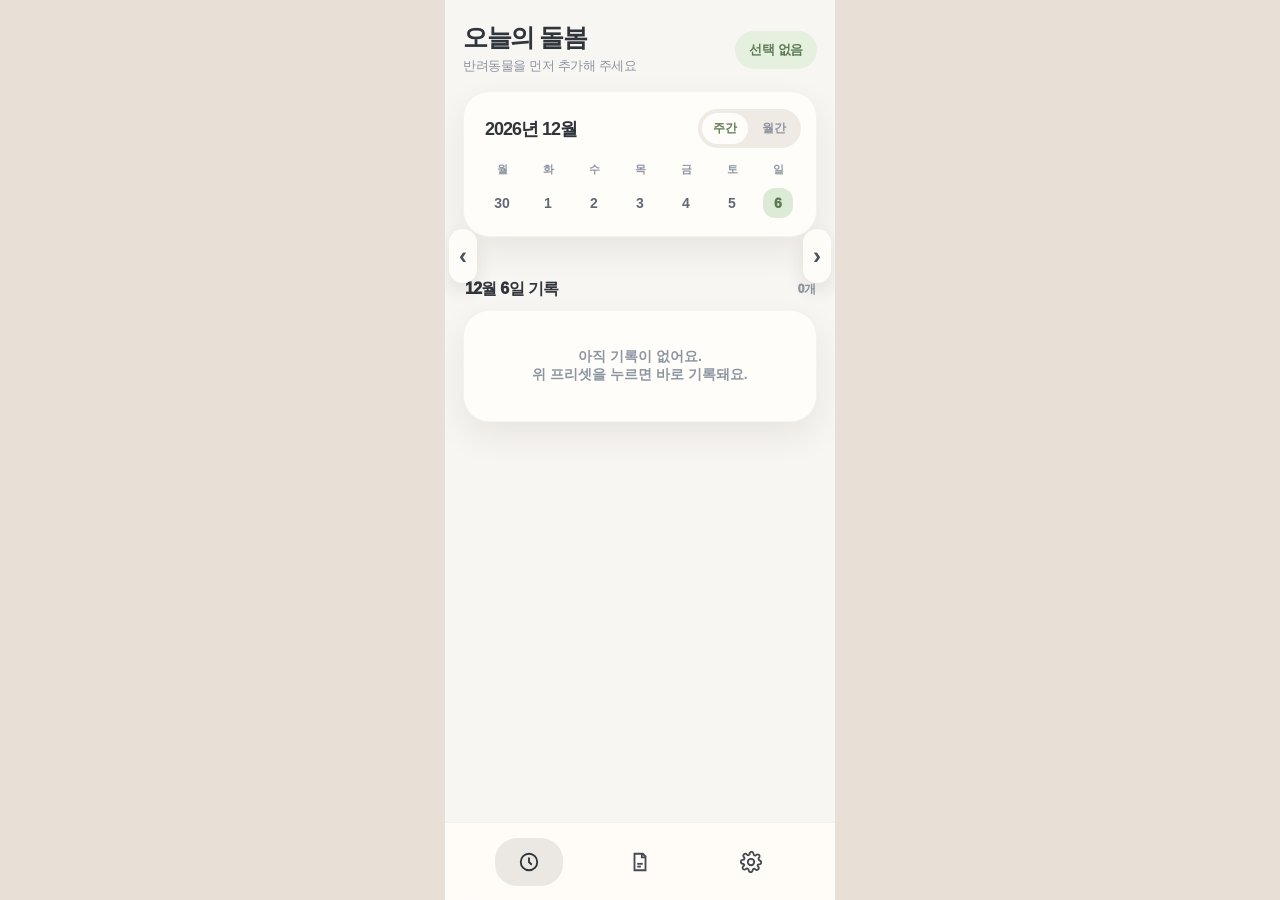
==== src/main/resources/static/index.html @ 1b42a3a0 "feat: PerCareLog 애플리케이션" ====
<!DOCTYPE html>
<html lang="ko">
<head>
  <meta charset="UTF-8" />
  <meta name="viewport" content="width=device-width, initial-scale=1.0" />
  <title>Pet Care Log</title>
  <link rel="stylesheet" href="./css/00-tokens.css" />
  <link rel="stylesheet" href="./css/01-base.css" />
  <link rel="stylesheet" href="./css/02-calendar.css" />
  <link rel="stylesheet" href="./css/03-home.css" />
  <link rel="stylesheet" href="./css/04-tracker.css" />
  <link rel="stylesheet" href="./css/05-settings.css" />
  <link rel="stylesheet" href="./css/06-manage.css" />
  <link rel="stylesheet" href="./css/07-forms.css" />
  <link rel="stylesheet" href="./css/08-nav-modal.css" />
  <link rel="stylesheet" href="./css/09-icons.css" />
</head>
<body>
  <main class="app">
    <section class="page active" id="home">
      <div class="top">
        <div class="title">
          <h1>오늘의 돌봄</h1>
          <p id="homeSubtitle">뽀야의 하루를 기록해요</p>
        </div>
        <button class="text-btn" id="selectedPetBtn">뽀야</button>
      </div>

      <div class="calendar card">
        <div class="calendar-head">
          <button class="month">2026년 05월</button>
          <div class="toggle">
            <button class="active" id="weekBtn">주간</button>
            <button id="monthBtn">월간</button>
          </div>
        </div>
        <div class="weekdays"><span>월</span><span>화</span><span>수</span><span>목</span><span>금</span><span>토</span><span>일</span></div>
        <div class="dates" id="dates"></div>
      </div>

      <div class="preset-scroll-wrap">
        <button class="scroll-btn left" id="presetPrev" aria-label="이전 프리셋">‹</button>
        <div class="preset-strip" id="homePresets"></div>
        <button class="scroll-btn right" id="presetNext" aria-label="다음 프리셋">›</button>
      </div>

      <div class="section-title"><span id="timelineTitle">5월 19일 기록</span><small id="logCount">0개</small></div>
      <div class="timeline card" id="timeline"></div>
    </section>

    <section class="page" id="tracker">
      <div class="top">
        <div class="title">
          <h1>Weekly Tracker</h1>
          <p id="trackerRange">05.18 - 05.24</p>
        </div>
      </div>

      <div class="tracker-hero card tracker-only">
        <h2 id="trackerPetTitle">뽀야 루틴</h2>
        <p>05.18 - 05.24 · 선택한 프리셋만 주간 추적해요</p>
        <div class="tracker-sheet"><div class="mini-week" id="miniWeek"></div></div>
      </div>
    </section>

    <section class="page" id="settings">
      <div class="top">
        <div class="title">
          <h1>관리</h1>
          <p>반려동물과 프리셋을 관리해요</p>
        </div>
      </div>

      <div class="profile-card card" id="profileCard"></div>

      <div class="menu card">
        <button id="openPetAdd"><span class="menu-left"><span class="menu-icon">🐾</span>반려동물 추가</span><span>›</span></button>
        <button id="openPresetManage"><span class="menu-left"><span class="menu-icon">☑</span>할 일 프리셋 관리</span><span>›</span></button>
        <button id="openTrackerManage"><span class="menu-left"><span class="menu-icon">▦</span>주간 트래커 요소 관리</span><span>›</span></button>
      </div>

      <div class="section-title"><span>내 반려동물 기록집</span></div>
      <div class="pet-switch" id="petSwitch"></div>
    </section>

    <section class="page" id="presetManage">
      <div class="top">
        <button class="back-btn" data-go="settings">‹</button>
        <div class="title" style="text-align:center;flex:1"><h1 style="font-size:19px">할 일 프리셋 관리</h1><p>누르면 수정, 길게는 필요 없이 삭제 가능</p></div>
        <button class="plain-btn" id="openPresetAdd">추가</button>
      </div>
      <div id="presetManageList"></div>
    </section>

    <section class="page" id="trackerManage">
      <div class="top">
        <button class="back-btn" data-go="settings">‹</button>
        <div class="title" style="text-align:center;flex:1"><h1 style="font-size:19px">주간 트래커 요소 관리</h1><p>주간표에 표시할 항목을 선택해요</p></div>
        <button class="plain-btn" id="saveTrackerItems">저장</button>
      </div>
      <div id="trackerManageList"></div>
    </section>

    <section class="page" id="presetForm">
      <div class="top">
        <button class="back-btn" data-go="presetManage">‹</button>
        <div class="title" style="text-align:center;flex:1"><h1 style="font-size:19px" id="presetFormTitle">프리셋 추가</h1><p>카테고리와 아이콘을 선택하세요</p></div>
        <span style="width:38px"></span>
      </div>
      <div class="form-card card">
        <div class="field"><label>프리셋 제목</label><input class="input" id="presetName" value="추가" /></div>
        <div class="field"><label>카테고리 선택</label><div class="chips" id="categoryChips"></div></div>
        <div class="field"><label>아이콘 선택</label><div class="icon-grid" id="iconGrid"></div></div>
        <div class="form-actions preset-actions" id="presetActions">
          <button class="text-btn danger" id="deletePreset">삭제</button>
          <button class="text-btn danger" id="cancelPreset">취소</button>
          <button class="text-btn" id="savePreset">확인</button>
        </div>
      </div>
    </section>

    <section class="page" id="petForm">
      <div class="top">
        <button class="back-btn" data-go="settings">‹</button>
        <div class="title" style="text-align:center;flex:1"><h1 style="font-size:19px" id="petFormTitle">반려동물 추가</h1><p>기록할 반려동물을 추가해요</p></div>
        <button class="plain-btn" id="savePet">확인</button>
      </div>
      <div class="form-card card">
        <div class="field"><label>이름</label><input class="input" id="petName" placeholder="예: 밥이" /></div>
        <div class="field"><label>종류</label><div class="chips" id="petSpeciesChips">
          <button class="chip active" data-species="강아지" style="--c:#8ebd69">강아지</button>
          <button class="chip" data-species="고양이" style="--c:#6f9ed8">고양이</button>
          <button class="chip" data-species="기타" style="--c:#9168ca">기타</button>
        </div></div>
        <div class="field"><label>생일</label><input class="input" id="petBirth" type="date" /></div>
        <label class="check-row"><input type="checkbox" id="birthUnknown" /> 생일 모름</label>
        <div class="form-actions pet-actions" id="petActions">
          <button class="text-btn danger" id="deletePet">반려동물 삭제</button>
        </div>
      </div>
    </section>

    <nav class="bottom-nav" id="bottomNav">
      <button class="nav active" data-go="home" aria-label="홈">
        <svg viewBox="0 0 24 24" fill="none" stroke="currentColor"><circle cx="12" cy="12" r="9"/><path d="M12 7v5l3 3"/></svg>
      </button>
      <button class="nav" data-go="tracker" aria-label="트래커">
        <svg viewBox="0 0 24 24" fill="none" stroke="currentColor"><path d="M6 3h9l3 3v15H6z"/><path d="M14 3v4h4"/><path d="M9 14h6"/><path d="M9 17h4"/></svg>
      </button>
      <button class="nav" data-go="settings" aria-label="관리">
        <svg viewBox="0 0 24 24" fill="none" stroke="currentColor"><path d="M12 15.5a3.5 3.5 0 1 0 0-7 3.5 3.5 0 0 0 0 7Z"/><path d="M19.4 15a1.8 1.8 0 0 0 .36 1.98l.04.04a2.1 2.1 0 0 1-2.97 2.97l-.04-.04a1.8 1.8 0 0 0-1.98-.36 1.8 1.8 0 0 0-1.09 1.65V21a2.1 2.1 0 0 1-4.2 0v-.06a1.8 1.8 0 0 0-1.1-1.65 1.8 1.8 0 0 0-1.97.36l-.04.04a2.1 2.1 0 0 1-2.97-2.97l.04-.04A1.8 1.8 0 0 0 4.6 15a1.8 1.8 0 0 0-1.65-1.09H3a2.1 2.1 0 0 1 0-4.2h.06A1.8 1.8 0 0 0 4.7 8.6a1.8 1.8 0 0 0-.36-1.97l-.04-.04a2.1 2.1 0 1 1 2.97-2.97l.04.04A1.8 1.8 0 0 0 9.3 4.6 1.8 1.8 0 0 0 10.39 3H10.5a2.1 2.1 0 0 1 4.2 0v.06A1.8 1.8 0 0 0 15.8 4.7a1.8 1.8 0 0 0 1.98-.36l.04-.04a2.1 2.1 0 1 1 2.97 2.97l-.04.04a1.8 1.8 0 0 0-.36 1.98 1.8 1.8 0 0 0 1.65 1.09H21a2.1 2.1 0 0 1 0 4.2h-.06A1.8 1.8 0 0 0 19.4 15Z"/></svg>
      </button>
    </nav>

    <div class="sheet-bg" id="logSheet">
      <div class="sheet">
        <div class="top">
          <div class="title"><h1 style="font-size:22px" id="logTitle">기록 상세</h1><p id="logTime"></p></div>
          <button class="text-btn" id="closeLog">닫기</button>
        </div>
        <div class="form-card card">
          <div class="field"><label>메모</label><textarea class="input" id="logMemo"></textarea></div>
          <div class="field"><label>시간</label><input class="input" id="logTimeInput" type="time" /></div>
          <div class="form-actions"><button class="text-btn danger" id="deleteLog">삭제</button><button class="text-btn" id="saveLog">저장</button></div>
        </div>
      </div>
    </div>
  </main>

  <script src="./js/data/constants.js"></script>
  <script src="./js/core/api.js"></script>
  <script src="./js/core/state.js"></script>
  <script src="./js/core/utils.js"></script>
  <script src="./js/render/home.js"></script>
  <script src="./js/actions/careLogs.js"></script>
  <script src="./js/render/tracker.js"></script>
  <script src="./js/render/settings.js"></script>
  <script src="./js/render/forms.js"></script>
  <script src="./js/core/bootstrap.js"></script>
  <script src="./js/core/events.js"></script>
  <script src="./js/main.js"></script>
</body>
</html>
---- src/main/resources/static/css/00-tokens.css ----
:root {
      --bg: #f8f6f2;
      --paper: #fffdf9;
      --soft: #efebe4;
      --text: #30343b;
      --sub: #8d95a1;
      --line: #ebe6de;
      --green: #8fb57f;
      --green-dark: #5c7b54;
      --blue: #6f9ed8;
      --pink: #de8fa2;
      --purple: #9168ca;
      --yellow: #dcb85a;
      --brown: #a77964;
      --shadow: 0 14px 34px rgba(45, 41, 36, 0.08);
      --radius: 26px;
      --safe: env(safe-area-inset-bottom, 0px);
    }
---- src/main/resources/static/css/01-base.css ----
* { box-sizing: border-box; }
    body {
      margin: 0;
      background: #e8e0d7;
      color: var(--text);
      font-family: -apple-system, BlinkMacSystemFont, "Segoe UI", Pretendard, Apple SD Gothic Neo, sans-serif;
      display: flex;
      justify-content: center;
    }
    button, input, textarea { font: inherit; }
    button { border: 0; background: none; color: inherit; cursor: pointer; }
    input, textarea { outline: none; }

    .app {
      width: min(100vw, 390px);
      min-height: 100vh;
      background: var(--bg);
      position: relative;
      overflow: hidden;
    }

    .page {
      display: none;
      min-height: 100vh;
      padding: 24px 18px 104px;
    }
    .page.active { display: block; }

    .top {
      display: flex;
      align-items: center;
      justify-content: space-between;
      gap: 12px;
      margin-bottom: 16px;
    }
    .title h1 {
      margin: 0;
      font-size: 25px;
      letter-spacing: -0.055em;
      line-height: 1.08;
    }
    .title p {
      margin: 6px 0 0;
      color: var(--sub);
      font-size: 13px;
      letter-spacing: -0.03em;
    }

    .text-btn {
      height: 38px;
      padding: 0 14px;
      border-radius: 999px;
      background: #e6f0df;
      color: var(--green-dark);
      font-size: 13px;
      font-weight: 850;
      letter-spacing: -0.03em;
    }
    .plain-btn {
      height: 38px;
      padding: 0 10px;
      color: var(--pink);
      font-weight: 850;
      font-size: 14px;
    }
    .back-btn {
      width: 38px;
      height: 38px;
      border-radius: 15px;
      display: grid;
      place-items: center;
      background: var(--paper);
      box-shadow: 0 8px 18px rgba(45,41,36,0.06);
    }

    .card {
      background: var(--paper);
      border-radius: var(--radius);
      box-shadow: var(--shadow);
      border: 1px solid rgba(65, 59, 50, 0.05);
    }
---- src/main/resources/static/css/02-calendar.css ----
.calendar {
      padding: 17px 15px 14px;
    }
    .calendar-head {
      display: flex;
      align-items: center;
      justify-content: space-between;
      margin-bottom: 14px;
    }
    .month {
      font-size: 18px;
      font-weight: 900;
      letter-spacing: -0.055em;
    }
    .toggle {
      display: flex;
      gap: 3px;
      padding: 4px;
      border-radius: 999px;
      background: var(--soft);
    }
    .toggle button {
      padding: 7px 11px;
      border-radius: 999px;
      color: var(--sub);
      font-size: 12px;
      font-weight: 850;
    }
    .toggle button.active { background: var(--paper); color: var(--green-dark); }
    .weekdays, .dates { display: grid; grid-template-columns: repeat(7, 1fr); text-align: center; }
    .weekdays { color: var(--sub); font-size: 11px; font-weight: 800; margin-bottom: 7px; }
    .date {
      height: 38px;
      display: grid;
      place-items: center;
      color: #606874;
      font-size: 14px;
      font-weight: 700;
      position: relative;
    }
    .date.dim { color: #c4beb5; }
    .date span {
      width: 30px;
      height: 30px;
      border-radius: 12px;
      display: grid;
      place-items: center;
    }
    .date.selected span { background: #dcebd5; color: var(--green-dark); font-weight: 950; }
    .date.has::after {
      content: "";
      position: absolute;
      bottom: 3px;
      width: 4px;
      height: 4px;
      border-radius: 50%;
      background: var(--pink);
    }
---- src/main/resources/static/css/03-home.css ----
.preset-scroll-wrap {
      position: relative;
      margin: 14px -18px 0;
      padding: 0 34px 10px;
    }
    .preset-strip {
      display: flex;
      gap: 10px;
      overflow-x: auto;
      padding: 0 2px;
      scrollbar-width: none;
      scroll-snap-type: x mandatory;
      scroll-behavior: smooth;
    }
    .preset-strip::-webkit-scrollbar { display: none; }
    .scroll-btn {
      position: absolute;
      top: 50%;
      transform: translateY(-50%);
      width: 28px;
      height: 54px;
      border-radius: 999px;
      background: rgba(255,253,249,0.92);
      box-shadow: 0 8px 18px rgba(45,41,36,0.1);
      z-index: 3;
      color: #4b525c;
      font-size: 24px;
      font-weight: 900;
    }
    .scroll-btn.left { left: 4px; }
    .scroll-btn.right { right: 4px; }
    .preset {
      min-width: 72px;
      scroll-snap-align: start;
      border-radius: 22px;
      background: var(--paper);
      padding: 10px 9px;
      box-shadow: 0 8px 18px rgba(45,41,36,0.07);
      display: flex;
      flex-direction: column;
      align-items: center;
      gap: 7px;
      border: 1px solid rgba(65, 59, 50, 0.05);
    }
    .preset:active { transform: scale(0.98); }
    .preset .circle, .log-icon, .menu-icon, .pick-icon {
      display: grid;
      place-items: center;
      color: var(--c);
      background: var(--t);
    }
    .preset .circle { width: 44px; height: 44px; border-radius: 16px; }
    .preset span:last-child { font-size: 12px; font-weight: 800; color: #565e69; white-space: nowrap; letter-spacing: -0.04em; }

    .section-title {
      margin: 18px 2px 10px;
      display: flex;
      align-items: center;
      justify-content: space-between;
      font-size: 16px;
      font-weight: 950;
      letter-spacing: -0.045em;
    }
    .section-title small { color: var(--sub); font-size: 12px; }

    .timeline { padding: 5px 2px; }
    .empty {
      padding: 32px 16px;
      color: var(--sub);
      text-align: center;
      font-weight: 700;
      font-size: 14px;
    }
    .log {
      display: grid;
      grid-template-columns: 52px 34px 1fr auto;
      align-items: center;
      gap: 8px;
      padding: 12px 14px;
      border-bottom: 1px solid var(--line);
    }
    .log:last-child { border-bottom: 0; }
    .log-time { color: #68707c; font-size: 12px; font-weight: 750; }
    .log-icon { width: 32px; height: 32px; border-radius: 12px; }
    .log strong { display: block; font-size: 16px; letter-spacing: -0.045em; }
    .log p { margin: 4px 0 0; color: var(--sub); font-size: 12px; }
    .more { color: #c2bab0; font-size: 22px; }
---- src/main/resources/static/css/04-tracker.css ----
.tracker-only {
      margin-top: 110px;
    }
    .tracker-hero {
      min-height: 238px;
      padding: 20px;
      border-radius: 30px;
      background:
        radial-gradient(circle at 12% 8%, rgba(143,181,127,0.23), transparent 36%),
        linear-gradient(145deg, #fffdf9, #e8dfd4);
      position: relative;
      overflow: hidden;
    }
    .tracker-hero h2 { margin: 0; font-size: 25px; letter-spacing: -0.055em; }
    .tracker-hero p { margin: 7px 0 18px; color: var(--sub); font-size: 13px; }
    .tracker-sheet {
      background: rgba(255,253,249,0.88);
      border-radius: 24px;
      padding: 16px;
      box-shadow: 0 14px 32px rgba(45,41,36,0.11);
      backdrop-filter: blur(8px);
    }
    .mini-week { display: grid; grid-template-columns: 64px repeat(7, 1fr); gap: 5px; align-items: center; font-size: 10px; color: #626b75; }
    .mini-week b { color: var(--green-dark); text-align: center; }
    .mini-week span:first-child { font-weight: 750; }
    .box { height: 18px; border-radius: 6px; background: #eef1ea; border: 1px solid #dbe6d5; }
    .box.done { background: #bcd5b2; }
---- src/main/resources/static/css/05-settings.css ----
.profile-card { padding: 15px; display: flex; align-items: center; gap: 13px; margin-bottom: 14px; }
    .avatar {
      width: 66px;
      height: 66px;
      border-radius: 24px;
      display: grid;
      place-items: center;
      background: linear-gradient(145deg, #f0ede8, #ddd7cf);
      color: #fff;
      font-size: 22px;
      font-weight: 950;
    }
    .profile-card h2 { margin: 0; font-size: 21px; letter-spacing: -0.055em; }
    .profile-card p { margin: 6px 0 0; color: var(--sub); font-size: 13px; }
    .profile-edit {
      margin-left: auto;
      height: 36px;
      padding: 0 13px;
      border-radius: 999px;
      background: #f4eee7;
      color: #68707c;
      font-size: 13px;
      font-weight: 900;
    }
    .pet-switch { display: flex; gap: 10px; overflow-x: auto; padding: 2px 0 10px; scrollbar-width: none; }
    .pet-switch::-webkit-scrollbar { display: none; }
    .pet-card {
      min-width: 78px;
      padding: 10px 8px;
      border-radius: 22px;
      background: var(--paper);
      border: 1px solid var(--line);
      display: grid;
      justify-items: center;
      gap: 7px;
      color: #59616c;
      font-size: 13px;
      font-weight: 850;
    }
    .pet-card.active { border-color: var(--pink); color: var(--text); box-shadow: 0 8px 18px rgba(45,41,36,0.06); }
    .pet-card .avatar { width: 48px; height: 48px; border-radius: 18px; font-size: 17px; }

    .menu { overflow: hidden; }
    .menu button {
      width: 100%;
      min-height: 58px;
      padding: 0 16px;
      display: flex;
      align-items: center;
      justify-content: space-between;
      border-bottom: 1px solid var(--line);
      font-weight: 850;
      letter-spacing: -0.04em;
      text-align: left;
    }
    .menu button:last-child { border-bottom: 0; }
    .menu-left { display: flex; align-items: center; gap: 12px; }
    .menu-icon { width: 34px; height: 34px; border-radius: 12px; --c: var(--green-dark); --t: #eef6e8; }
---- src/main/resources/static/css/06-manage.css ----
.category-section { margin-bottom: 24px; }
    .category-section h3 { margin: 0 0 10px; font-size: 16px; letter-spacing: -0.045em; }
    .preset-grid { display: grid; grid-template-columns: repeat(5, 1fr); gap: 10px; }
    .preset-tile {
      min-width: 0;
      border-radius: 18px;
      padding: 8px 5px;
      background: var(--paper);
      border: 1px solid var(--line);
      display: grid;
      justify-items: center;
      gap: 6px;
      font-size: 11px;
      color: #66707a;
      font-weight: 800;
      letter-spacing: -0.05em;
    }
    .preset-tile.active { background: #edf6e8; border-color: #b9d8aa; color: var(--green-dark); }
    .preset-tile .circle { width: 36px; height: 36px; border-radius: 13px; display: grid; place-items: center; color: var(--c); background: var(--t); }
---- src/main/resources/static/css/07-forms.css ----
.form-card { padding: 17px; }
    .field { margin-bottom: 18px; }
    .field label { display: block; margin-bottom: 8px; font-size: 13px; color: #59616c; font-weight: 900; letter-spacing: -0.04em; }
    .input {
      width: 100%;
      height: 46px;
      border: 1px solid #ddd6cd;
      border-radius: 17px;
      background: #fffaf4;
      padding: 0 14px;
      color: var(--text);
      font-weight: 750;
    }
    textarea.input { height: 92px; padding-top: 13px; resize: none; }
    .chips { display: flex; flex-wrap: wrap; gap: 8px; }
    .chip {
      padding: 8px 13px;
      border-radius: 999px;
      font-size: 13px;
      font-weight: 900;
      color: var(--c);
      border: 1px solid var(--c);
      background: #fffdf9;
    }
    .chip.active { background: var(--c); color: white; }
    .icon-grid { display: grid; grid-template-columns: repeat(6, 1fr); gap: 10px; }
    .pick-icon { aspect-ratio: 1; border-radius: 16px; --c:#414850; --t:#f2eee8; border: 1px solid var(--line); }
    .pick-icon.active { --c: var(--green-dark); --t: #e8f4e1; box-shadow: inset 0 0 0 2px #abcf9c; }
    .form-actions { display: grid; grid-template-columns: 1fr 1fr; gap: 10px; margin-top: 8px; }
    .preset-actions { grid-template-columns: repeat(2, 1fr); }
    .preset-actions.edit-mode { grid-template-columns: repeat(2, 1fr); }
    .preset-actions.add-mode { grid-template-columns: repeat(2, 1fr); }
    .preset-actions .text-btn { width: 100%; }
    .pet-actions { grid-template-columns: 1fr; margin-top: 16px; }
    .check-row {
      display: flex;
      align-items: center;
      gap: 8px;
      color: #59616c;
      font-size: 14px;
      font-weight: 850;
      margin-top: -4px;
    }
    .check-row input { width: 18px; height: 18px; accent-color: var(--green); }
    .danger { background: #fff0f2; color: #c9657c; }
---- src/main/resources/static/css/08-nav-modal.css ----
.bottom-nav {
      position: absolute;
      left: 0;
      right: 0;
      bottom: 0;
      height: calc(78px + var(--safe));
      padding: 10px 50px calc(10px + var(--safe));
      background: rgba(255,253,249,0.88);
      backdrop-filter: blur(18px);
      border-top: 1px solid rgba(65,59,50,0.06);
      display: flex;
      align-items: center;
      justify-content: space-between;
      z-index: 30;
    }
    .nav {
      width: 68px;
      height: 48px;
      border-radius: 22px;
      display: grid;
      place-items: center;
      color: #444952;
    }
    .nav.active { background: #ebe8e3; color: #2f333a; }

    .sheet-bg {
      display: none;
      position: absolute;
      inset: 0;
      background: rgba(35, 34, 32, 0.28);
      z-index: 60;
      align-items: flex-end;
    }
    .sheet-bg.active { display: flex; }
    .sheet {
      width: 100%;
      max-height: 88vh;
      overflow-y: auto;
      background: var(--bg);
      border-radius: 28px 28px 0 0;
      padding: 18px 18px calc(22px + var(--safe));
      box-shadow: 0 -20px 40px rgba(0,0,0,0.12);
    }
---- src/main/resources/static/css/09-icons.css ----
svg { width: 22px; height: 22px; stroke-width: 2; }
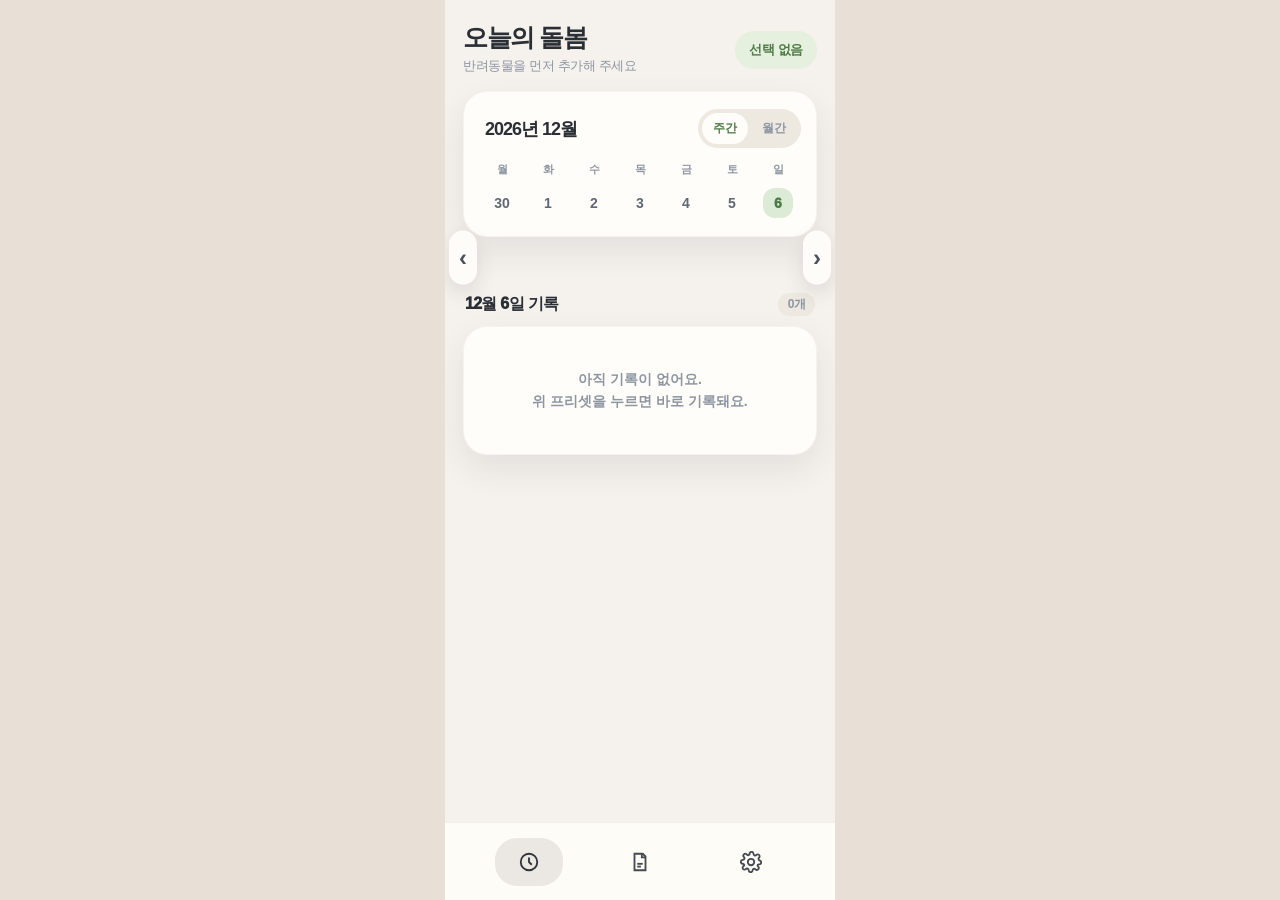
==== commit c8f9c39f: "chore: 누락된 JS 파일들 추가" ====
--- a/src/main/resources/static/index.html
+++ b/src/main/resources/static/index.html
@@ -17,6 +17,8 @@
 </head>
 <body>
   <main class="app">
+
+    <!-- 홈 화면 -->
     <section class="page active" id="home">
       <div class="top">
         <div class="title">
@@ -44,10 +46,14 @@
         <button class="scroll-btn right" id="presetNext" aria-label="다음 프리셋">›</button>
       </div>
 
-      <div class="section-title"><span id="timelineTitle">5월 19일 기록</span><small id="logCount">0개</small></div>
+      <div class="section-title">
+        <span id="timelineTitle">5월 19일 기록</span>
+        <small id="logCount">0개</small>
+      </div>
       <div class="timeline card" id="timeline"></div>
     </section>
 
+    <!-- 트래커 화면 -->
     <section class="page" id="tracker">
       <div class="top">
         <div class="title">
@@ -55,7 +61,6 @@
           <p id="trackerRange">05.18 - 05.24</p>
         </div>
       </div>
-
       <div class="tracker-hero card tracker-only">
         <h2 id="trackerPetTitle">뽀야 루틴</h2>
         <p>05.18 - 05.24 · 선택한 프리셋만 주간 추적해요</p>
@@ -63,6 +68,7 @@
       </div>
     </section>
 
+    <!-- 관리 화면 -->
     <section class="page" id="settings">
       <div class="top">
         <div class="title">
@@ -70,19 +76,17 @@
           <p>반려동물과 프리셋을 관리해요</p>
         </div>
       </div>
-
       <div class="profile-card card" id="profileCard"></div>
-
       <div class="menu card">
         <button id="openPetAdd"><span class="menu-left"><span class="menu-icon">🐾</span>반려동물 추가</span><span>›</span></button>
         <button id="openPresetManage"><span class="menu-left"><span class="menu-icon">☑</span>할 일 프리셋 관리</span><span>›</span></button>
         <button id="openTrackerManage"><span class="menu-left"><span class="menu-icon">▦</span>주간 트래커 요소 관리</span><span>›</span></button>
       </div>
-
       <div class="section-title"><span>내 반려동물 기록집</span></div>
       <div class="pet-switch" id="petSwitch"></div>
     </section>
 
+    <!-- 프리셋 관리 -->
     <section class="page" id="presetManage">
       <div class="top">
         <button class="back-btn" data-go="settings">‹</button>
@@ -92,6 +96,7 @@
       <div id="presetManageList"></div>
     </section>
 
+    <!-- 트래커 관리 -->
     <section class="page" id="trackerManage">
       <div class="top">
         <button class="back-btn" data-go="settings">‹</button>
@@ -101,6 +106,7 @@
       <div id="trackerManageList"></div>
     </section>
 
+    <!-- 프리셋 폼 -->
     <section class="page" id="presetForm">
       <div class="top">
         <button class="back-btn" data-go="presetManage">‹</button>
@@ -119,19 +125,41 @@
       </div>
     </section>
 
+    <!-- 반려동물 폼 (이미지 업로드 추가) -->
     <section class="page" id="petForm">
       <div class="top">
         <button class="back-btn" data-go="settings">‹</button>
-        <div class="title" style="text-align:center;flex:1"><h1 style="font-size:19px" id="petFormTitle">반려동물 추가</h1><p>기록할 반려동물을 추가해요</p></div>
+        <div class="title" style="text-align:center;flex:1">
+          <h1 style="font-size:19px" id="petFormTitle">반려동물 추가</h1>
+          <p>기록할 반려동물을 추가해요</p>
+        </div>
         <button class="plain-btn" id="savePet">확인</button>
       </div>
       <div class="form-card card">
+
+        <!-- 프로필 이미지 업로드 -->
+        <div class="field">
+          <label>프로필 사진</label>
+          <div class="pet-img-upload" id="petImgUploadArea">
+            <img id="petImgPreview" src="" alt="프로필 이미지" style="display:none;" />
+            <div class="pet-img-placeholder" id="petImgPlaceholder">
+              <span>🐾</span>
+              <p>사진 추가</p>
+            </div>
+            <input type="file" id="petImageInput" accept="image/*" style="display:none;" />
+          </div>
+          <button class="img-upload-btn" id="petImgUploadBtn">📷 사진 선택</button>
+        </div>
+
         <div class="field"><label>이름</label><input class="input" id="petName" placeholder="예: 밥이" /></div>
-        <div class="field"><label>종류</label><div class="chips" id="petSpeciesChips">
-          <button class="chip active" data-species="강아지" style="--c:#8ebd69">강아지</button>
-          <button class="chip" data-species="고양이" style="--c:#6f9ed8">고양이</button>
-          <button class="chip" data-species="기타" style="--c:#9168ca">기타</button>
-        </div></div>
+        <div class="field">
+          <label>종류</label>
+          <div class="chips" id="petSpeciesChips">
+            <button class="chip active" data-species="강아지" style="--c:#8ebd69">강아지</button>
+            <button class="chip" data-species="고양이" style="--c:#6f9ed8">고양이</button>
+            <button class="chip" data-species="기타" style="--c:#9168ca">기타</button>
+          </div>
+        </div>
         <div class="field"><label>생일</label><input class="input" id="petBirth" type="date" /></div>
         <label class="check-row"><input type="checkbox" id="birthUnknown" /> 생일 모름</label>
         <div class="form-actions pet-actions" id="petActions">
@@ -140,6 +168,7 @@
       </div>
     </section>
 
+    <!-- 하단 네비게이션 -->
     <nav class="bottom-nav" id="bottomNav">
       <button class="nav active" data-go="home" aria-label="홈">
         <svg viewBox="0 0 24 24" fill="none" stroke="currentColor"><circle cx="12" cy="12" r="9"/><path d="M12 7v5l3 3"/></svg>
@@ -152,6 +181,7 @@
       </button>
     </nav>
 
+    <!-- 기록 상세 모달 -->
     <div class="sheet-bg" id="logSheet">
       <div class="sheet">
         <div class="top">
@@ -165,6 +195,7 @@
         </div>
       </div>
     </div>
+
   </main>
 
   <script src="./js/data/constants.js"></script>
@@ -179,5 +210,29 @@
   <script src="./js/core/bootstrap.js"></script>
   <script src="./js/core/events.js"></script>
   <script src="./js/main.js"></script>
+
+  <!-- 이미지 업로드 인터랙션 -->
+  <script>
+    const petImgUploadBtn = document.getElementById('petImgUploadBtn');
+    const petImageInput = document.getElementById('petImageInput');
+    const petImgPreview = document.getElementById('petImgPreview');
+    const petImgPlaceholder = document.getElementById('petImgPlaceholder');
+    const petImgUploadArea = document.getElementById('petImgUploadArea');
+
+    petImgUploadBtn.addEventListener('click', () => petImageInput.click());
+    petImgUploadArea.addEventListener('click', () => petImageInput.click());
+
+    petImageInput.addEventListener('change', (e) => {
+      const file = e.target.files[0];
+      if (!file) return;
+      const reader = new FileReader();
+      reader.onload = (ev) => {
+        petImgPreview.src = ev.target.result;
+        petImgPreview.style.display = 'block';
+        petImgPlaceholder.style.display = 'none';
+      };
+      reader.readAsDataURL(file);
+    });
+  </script>
 </body>
 </html>
--- a/src/main/resources/static/css/00-tokens.css
+++ b/src/main/resources/static/css/00-tokens.css
@@ -1,18 +1,32 @@
 :root {
-      --bg: #f8f6f2;
-      --paper: #fffdf9;
-      --soft: #efebe4;
-      --text: #30343b;
-      --sub: #8d95a1;
-      --line: #ebe6de;
-      --green: #8fb57f;
-      --green-dark: #5c7b54;
-      --blue: #6f9ed8;
-      --pink: #de8fa2;
-      --purple: #9168ca;
-      --yellow: #dcb85a;
-      --brown: #a77964;
-      --shadow: 0 14px 34px rgba(45, 41, 36, 0.08);
-      --radius: 26px;
-      --safe: env(safe-area-inset-bottom, 0px);
-    }
+  --bg: #f5f2ee;
+  --paper: #fffdf9;
+  --soft: #ede8e0;
+  --text: #2a2e35;
+  --sub: #8d95a1;
+  --line: #e8e2da;
+
+  /* 메인 컬러 - 따뜻한 톤으로 조정 */
+  --green: #7daa6d;
+  --green-dark: #4d7a45;
+  --blue: #6090cc;
+  --pink: #d4788e;
+  --purple: #8158be;
+  --yellow: #d4a84a;
+  --brown: #9a6a55;
+
+  /* 새로 추가된 컬러 */
+  --orange: #e0844a;
+  --teal: #4a9e8e;
+
+  /* 그림자 */
+  --shadow: 0 14px 34px rgba(40, 36, 30, 0.09);
+  --shadow-sm: 0 6px 16px rgba(40, 36, 30, 0.06);
+
+  /* 반경 */
+  --radius: 24px;
+  --radius-sm: 16px;
+
+  /* 안전 영역 */
+  --safe: env(safe-area-inset-bottom, 0px);
+}
--- a/src/main/resources/static/css/03-home.css
+++ b/src/main/resources/static/css/03-home.css
@@ -1,87 +1,111 @@
 .preset-scroll-wrap {
-      position: relative;
-      margin: 14px -18px 0;
-      padding: 0 34px 10px;
-    }
-    .preset-strip {
-      display: flex;
-      gap: 10px;
-      overflow-x: auto;
-      padding: 0 2px;
-      scrollbar-width: none;
-      scroll-snap-type: x mandatory;
-      scroll-behavior: smooth;
-    }
-    .preset-strip::-webkit-scrollbar { display: none; }
-    .scroll-btn {
-      position: absolute;
-      top: 50%;
-      transform: translateY(-50%);
-      width: 28px;
-      height: 54px;
-      border-radius: 999px;
-      background: rgba(255,253,249,0.92);
-      box-shadow: 0 8px 18px rgba(45,41,36,0.1);
-      z-index: 3;
-      color: #4b525c;
-      font-size: 24px;
-      font-weight: 900;
-    }
-    .scroll-btn.left { left: 4px; }
-    .scroll-btn.right { right: 4px; }
-    .preset {
-      min-width: 72px;
-      scroll-snap-align: start;
-      border-radius: 22px;
-      background: var(--paper);
-      padding: 10px 9px;
-      box-shadow: 0 8px 18px rgba(45,41,36,0.07);
-      display: flex;
-      flex-direction: column;
-      align-items: center;
-      gap: 7px;
-      border: 1px solid rgba(65, 59, 50, 0.05);
-    }
-    .preset:active { transform: scale(0.98); }
-    .preset .circle, .log-icon, .menu-icon, .pick-icon {
-      display: grid;
-      place-items: center;
-      color: var(--c);
-      background: var(--t);
-    }
-    .preset .circle { width: 44px; height: 44px; border-radius: 16px; }
-    .preset span:last-child { font-size: 12px; font-weight: 800; color: #565e69; white-space: nowrap; letter-spacing: -0.04em; }
+  position: relative;
+  margin: 16px -18px 0;
+  padding: 0 34px 12px;
+}
+.preset-strip {
+  display: flex;
+  gap: 10px;
+  overflow-x: auto;
+  padding: 4px 2px 4px;
+  scrollbar-width: none;
+  scroll-snap-type: x mandatory;
+  scroll-behavior: smooth;
+}
+.preset-strip::-webkit-scrollbar { display: none; }
+.scroll-btn {
+  position: absolute;
+  top: 50%;
+  transform: translateY(-60%);
+  width: 28px;
+  height: 54px;
+  border-radius: 999px;
+  background: rgba(255,253,249,0.95);
+  box-shadow: 0 8px 20px rgba(45,41,36,0.12);
+  z-index: 3;
+  color: #4b525c;
+  font-size: 24px;
+  font-weight: 900;
+}
+.scroll-btn.left { left: 4px; }
+.scroll-btn.right { right: 4px; }
 
-    .section-title {
-      margin: 18px 2px 10px;
-      display: flex;
-      align-items: center;
-      justify-content: space-between;
-      font-size: 16px;
-      font-weight: 950;
-      letter-spacing: -0.045em;
-    }
-    .section-title small { color: var(--sub); font-size: 12px; }
+/* 프리셋 카드 - 크기 및 스타일 개선 */
+.preset {
+  min-width: 76px;
+  scroll-snap-align: start;
+  border-radius: 22px;
+  background: var(--paper);
+  padding: 12px 10px;
+  box-shadow: var(--shadow-sm);
+  display: flex;
+  flex-direction: column;
+  align-items: center;
+  gap: 8px;
+  border: 1px solid rgba(65, 59, 50, 0.05);
+  transition: transform 0.15s ease, box-shadow 0.15s ease;
+}
+.preset:active {
+  transform: scale(0.96);
+  box-shadow: 0 4px 10px rgba(45,41,36,0.08);
+}
+.preset .circle, .log-icon, .menu-icon, .pick-icon {
+  display: grid;
+  place-items: center;
+  color: var(--c);
+  background: var(--t);
+}
+.preset .circle { width: 46px; height: 46px; border-radius: 17px; }
+.preset span:last-child {
+  font-size: 12px;
+  font-weight: 800;
+  color: #565e69;
+  white-space: nowrap;
+  letter-spacing: -0.04em;
+}
 
-    .timeline { padding: 5px 2px; }
-    .empty {
-      padding: 32px 16px;
-      color: var(--sub);
-      text-align: center;
-      font-weight: 700;
-      font-size: 14px;
-    }
-    .log {
-      display: grid;
-      grid-template-columns: 52px 34px 1fr auto;
-      align-items: center;
-      gap: 8px;
-      padding: 12px 14px;
-      border-bottom: 1px solid var(--line);
-    }
-    .log:last-child { border-bottom: 0; }
-    .log-time { color: #68707c; font-size: 12px; font-weight: 750; }
-    .log-icon { width: 32px; height: 32px; border-radius: 12px; }
-    .log strong { display: block; font-size: 16px; letter-spacing: -0.045em; }
-    .log p { margin: 4px 0 0; color: var(--sub); font-size: 12px; }
-    .more { color: #c2bab0; font-size: 22px; }
+/* 섹션 타이틀 */
+.section-title {
+  margin: 20px 2px 10px;
+  display: flex;
+  align-items: center;
+  justify-content: space-between;
+  font-size: 16px;
+  font-weight: 950;
+  letter-spacing: -0.045em;
+}
+.section-title small {
+  color: var(--sub);
+  font-size: 12px;
+  background: var(--soft);
+  padding: 3px 10px;
+  border-radius: 999px;
+  font-weight: 800;
+}
+
+/* 타임라인 */
+.timeline { padding: 5px 2px; }
+.empty {
+  padding: 36px 16px;
+  color: var(--sub);
+  text-align: center;
+  font-weight: 700;
+  font-size: 14px;
+  line-height: 1.6;
+}
+.log {
+  display: grid;
+  grid-template-columns: 52px 36px 1fr auto;
+  align-items: center;
+  gap: 8px;
+  padding: 13px 14px;
+  border-bottom: 1px solid var(--line);
+  transition: background 0.1s;
+}
+.log:last-child { border-bottom: 0; }
+.log:active { background: var(--soft); }
+.log-time { color: #68707c; font-size: 12px; font-weight: 750; }
+.log-icon { width: 34px; height: 34px; border-radius: 13px; }
+.log strong { display: block; font-size: 16px; letter-spacing: -0.045em; }
+.log p { margin: 4px 0 0; color: var(--sub); font-size: 12px; }
+.more { color: #c2bab0; font-size: 22px; }
--- a/src/main/resources/static/css/05-settings.css
+++ b/src/main/resources/static/css/05-settings.css
@@ -1,58 +1,98 @@
-.profile-card { padding: 15px; display: flex; align-items: center; gap: 13px; margin-bottom: 14px; }
-    .avatar {
-      width: 66px;
-      height: 66px;
-      border-radius: 24px;
-      display: grid;
-      place-items: center;
-      background: linear-gradient(145deg, #f0ede8, #ddd7cf);
-      color: #fff;
-      font-size: 22px;
-      font-weight: 950;
-    }
-    .profile-card h2 { margin: 0; font-size: 21px; letter-spacing: -0.055em; }
-    .profile-card p { margin: 6px 0 0; color: var(--sub); font-size: 13px; }
-    .profile-edit {
-      margin-left: auto;
-      height: 36px;
-      padding: 0 13px;
-      border-radius: 999px;
-      background: #f4eee7;
-      color: #68707c;
-      font-size: 13px;
-      font-weight: 900;
-    }
-    .pet-switch { display: flex; gap: 10px; overflow-x: auto; padding: 2px 0 10px; scrollbar-width: none; }
-    .pet-switch::-webkit-scrollbar { display: none; }
-    .pet-card {
-      min-width: 78px;
-      padding: 10px 8px;
-      border-radius: 22px;
-      background: var(--paper);
-      border: 1px solid var(--line);
-      display: grid;
-      justify-items: center;
-      gap: 7px;
-      color: #59616c;
-      font-size: 13px;
-      font-weight: 850;
-    }
-    .pet-card.active { border-color: var(--pink); color: var(--text); box-shadow: 0 8px 18px rgba(45,41,36,0.06); }
-    .pet-card .avatar { width: 48px; height: 48px; border-radius: 18px; font-size: 17px; }
+/* 프로필 카드 */
+.profile-card {
+  padding: 16px;
+  display: flex;
+  align-items: center;
+  gap: 14px;
+  margin-bottom: 14px;
+}
+.avatar {
+  width: 68px;
+  height: 68px;
+  border-radius: 24px;
+  display: grid;
+  place-items: center;
+  background: linear-gradient(145deg, #f0ede8, #ddd7cf);
+  color: #fff;
+  font-size: 22px;
+  font-weight: 950;
+  overflow: hidden;       /* 이미지가 넘치지 않도록 */
+  flex-shrink: 0;
+}
 
-    .menu { overflow: hidden; }
-    .menu button {
-      width: 100%;
-      min-height: 58px;
-      padding: 0 16px;
-      display: flex;
-      align-items: center;
-      justify-content: space-between;
-      border-bottom: 1px solid var(--line);
-      font-weight: 850;
-      letter-spacing: -0.04em;
-      text-align: left;
-    }
-    .menu button:last-child { border-bottom: 0; }
-    .menu-left { display: flex; align-items: center; gap: 12px; }
-    .menu-icon { width: 34px; height: 34px; border-radius: 12px; --c: var(--green-dark); --t: #eef6e8; }
+/* 반려동물 사진이 있을 때 avatar 안 이미지 스타일 */
+.avatar img {
+  width: 100%;
+  height: 100%;
+  object-fit: cover;      /* 이미지 비율 유지하며 채우기 */
+  border-radius: 24px;
+}
+
+.profile-card h2 { margin: 0; font-size: 21px; letter-spacing: -0.055em; }
+.profile-card p { margin: 6px 0 0; color: var(--sub); font-size: 13px; }
+.profile-edit {
+  margin-left: auto;
+  height: 36px;
+  padding: 0 13px;
+  border-radius: 999px;
+  background: #f4eee7;
+  color: #68707c;
+  font-size: 13px;
+  font-weight: 900;
+  flex-shrink: 0;
+}
+
+/* 반려동물 스위처 */
+.pet-switch {
+  display: flex;
+  gap: 10px;
+  overflow-x: auto;
+  padding: 2px 0 10px;
+  scrollbar-width: none;
+}
+.pet-switch::-webkit-scrollbar { display: none; }
+.pet-card {
+  min-width: 82px;
+  padding: 11px 8px;
+  border-radius: 22px;
+  background: var(--paper);
+  border: 1px solid var(--line);
+  display: grid;
+  justify-items: center;
+  gap: 7px;
+  color: #59616c;
+  font-size: 13px;
+  font-weight: 850;
+  transition: border-color 0.15s, box-shadow 0.15s;
+}
+.pet-card.active {
+  border-color: var(--pink);
+  color: var(--text);
+  box-shadow: 0 8px 20px rgba(45,41,36,0.08);
+}
+.pet-card .avatar {
+  width: 50px;
+  height: 50px;
+  border-radius: 18px;
+  font-size: 17px;
+}
+
+/* 메뉴 */
+.menu { overflow: hidden; }
+.menu button {
+  width: 100%;
+  min-height: 58px;
+  padding: 0 16px;
+  display: flex;
+  align-items: center;
+  justify-content: space-between;
+  border-bottom: 1px solid var(--line);
+  font-weight: 850;
+  letter-spacing: -0.04em;
+  text-align: left;
+  transition: background 0.1s;
+}
+.menu button:active { background: var(--soft); }
+.menu button:last-child { border-bottom: 0; }
+.menu-left { display: flex; align-items: center; gap: 12px; }
+.menu-icon { width: 34px; height: 34px; border-radius: 12px; --c: var(--green-dark); --t: #eef6e8; }
--- a/src/main/resources/static/css/07-forms.css
+++ b/src/main/resources/static/css/07-forms.css
@@ -1,45 +1,111 @@
-.form-card { padding: 17px; }
-    .field { margin-bottom: 18px; }
-    .field label { display: block; margin-bottom: 8px; font-size: 13px; color: #59616c; font-weight: 900; letter-spacing: -0.04em; }
-    .input {
-      width: 100%;
-      height: 46px;
-      border: 1px solid #ddd6cd;
-      border-radius: 17px;
-      background: #fffaf4;
-      padding: 0 14px;
-      color: var(--text);
-      font-weight: 750;
-    }
-    textarea.input { height: 92px; padding-top: 13px; resize: none; }
-    .chips { display: flex; flex-wrap: wrap; gap: 8px; }
-    .chip {
-      padding: 8px 13px;
-      border-radius: 999px;
-      font-size: 13px;
-      font-weight: 900;
-      color: var(--c);
-      border: 1px solid var(--c);
-      background: #fffdf9;
-    }
-    .chip.active { background: var(--c); color: white; }
-    .icon-grid { display: grid; grid-template-columns: repeat(6, 1fr); gap: 10px; }
-    .pick-icon { aspect-ratio: 1; border-radius: 16px; --c:#414850; --t:#f2eee8; border: 1px solid var(--line); }
-    .pick-icon.active { --c: var(--green-dark); --t: #e8f4e1; box-shadow: inset 0 0 0 2px #abcf9c; }
-    .form-actions { display: grid; grid-template-columns: 1fr 1fr; gap: 10px; margin-top: 8px; }
-    .preset-actions { grid-template-columns: repeat(2, 1fr); }
-    .preset-actions.edit-mode { grid-template-columns: repeat(2, 1fr); }
-    .preset-actions.add-mode { grid-template-columns: repeat(2, 1fr); }
-    .preset-actions .text-btn { width: 100%; }
-    .pet-actions { grid-template-columns: 1fr; margin-top: 16px; }
-    .check-row {
-      display: flex;
-      align-items: center;
-      gap: 8px;
-      color: #59616c;
-      font-size: 14px;
-      font-weight: 850;
-      margin-top: -4px;
-    }
-    .check-row input { width: 18px; height: 18px; accent-color: var(--green); }
-    .danger { background: #fff0f2; color: #c9657c; }
+.form-card { padding: 18px; }
+.field { margin-bottom: 18px; }
+.field label {
+  display: block;
+  margin-bottom: 8px;
+  font-size: 13px;
+  color: #59616c;
+  font-weight: 900;
+  letter-spacing: -0.04em;
+}
+.input {
+  width: 100%;
+  height: 46px;
+  border: 1px solid #ddd6cd;
+  border-radius: 17px;
+  background: #fffaf4;
+  padding: 0 14px;
+  color: var(--text);
+  font-weight: 750;
+  transition: border-color 0.15s;
+}
+.input:focus { border-color: var(--green); }
+textarea.input { height: 92px; padding-top: 13px; resize: none; }
+.chips { display: flex; flex-wrap: wrap; gap: 8px; }
+.chip {
+  padding: 8px 14px;
+  border-radius: 999px;
+  font-size: 13px;
+  font-weight: 900;
+  color: var(--c);
+  border: 1.5px solid var(--c);
+  background: #fffdf9;
+  transition: background 0.15s, color 0.15s;
+}
+.chip.active { background: var(--c); color: white; }
+.icon-grid { display: grid; grid-template-columns: repeat(6, 1fr); gap: 10px; }
+.pick-icon { aspect-ratio: 1; border-radius: 16px; --c:#414850; --t:#f2eee8; border: 1px solid var(--line); }
+.pick-icon.active { --c: var(--green-dark); --t: #e8f4e1; box-shadow: inset 0 0 0 2px #abcf9c; }
+.form-actions { display: grid; grid-template-columns: 1fr 1fr; gap: 10px; margin-top: 8px; }
+.preset-actions { grid-template-columns: repeat(2, 1fr); }
+.preset-actions.edit-mode { grid-template-columns: repeat(2, 1fr); }
+.preset-actions.add-mode { grid-template-columns: repeat(2, 1fr); }
+.preset-actions .text-btn { width: 100%; }
+.pet-actions { grid-template-columns: 1fr; margin-top: 16px; }
+.check-row {
+  display: flex;
+  align-items: center;
+  gap: 8px;
+  color: #59616c;
+  font-size: 14px;
+  font-weight: 850;
+  margin-top: -4px;
+}
+.check-row input { width: 18px; height: 18px; accent-color: var(--green); }
+.danger { background: #fff0f2; color: #c9657c; }
+
+/* ===== 이미지 업로드 스타일 ===== */
+.pet-img-upload {
+  width: 110px;
+  height: 110px;
+  border-radius: 28px;
+  border: 2px dashed #d4ccc3;
+  background: #fffaf4;
+  display: flex;
+  flex-direction: column;
+  align-items: center;
+  justify-content: center;
+  cursor: pointer;
+  overflow: hidden;
+  margin: 0 auto 10px;
+  transition: border-color 0.2s, background 0.2s;
+}
+.pet-img-upload:hover {
+  border-color: var(--green);
+  background: #f5fbf2;
+}
+.pet-img-upload img {
+  width: 100%;
+  height: 100%;
+  object-fit: cover;
+}
+.pet-img-placeholder {
+  display: flex;
+  flex-direction: column;
+  align-items: center;
+  gap: 6px;
+  color: var(--sub);
+}
+.pet-img-placeholder span { font-size: 28px; }
+.pet-img-placeholder p {
+  margin: 0;
+  font-size: 12px;
+  font-weight: 800;
+  letter-spacing: -0.03em;
+}
+.img-upload-btn {
+  display: block;
+  width: 100%;
+  height: 44px;
+  border-radius: 14px;
+  background: #eef6e8;
+  color: var(--green-dark);
+  font-size: 13px;
+  font-weight: 900;
+  letter-spacing: -0.03em;
+  text-align: center;
+  border: none;
+  cursor: pointer;
+  transition: background 0.15s;
+}
+.img-upload-btn:active { background: #dcebd5; }
